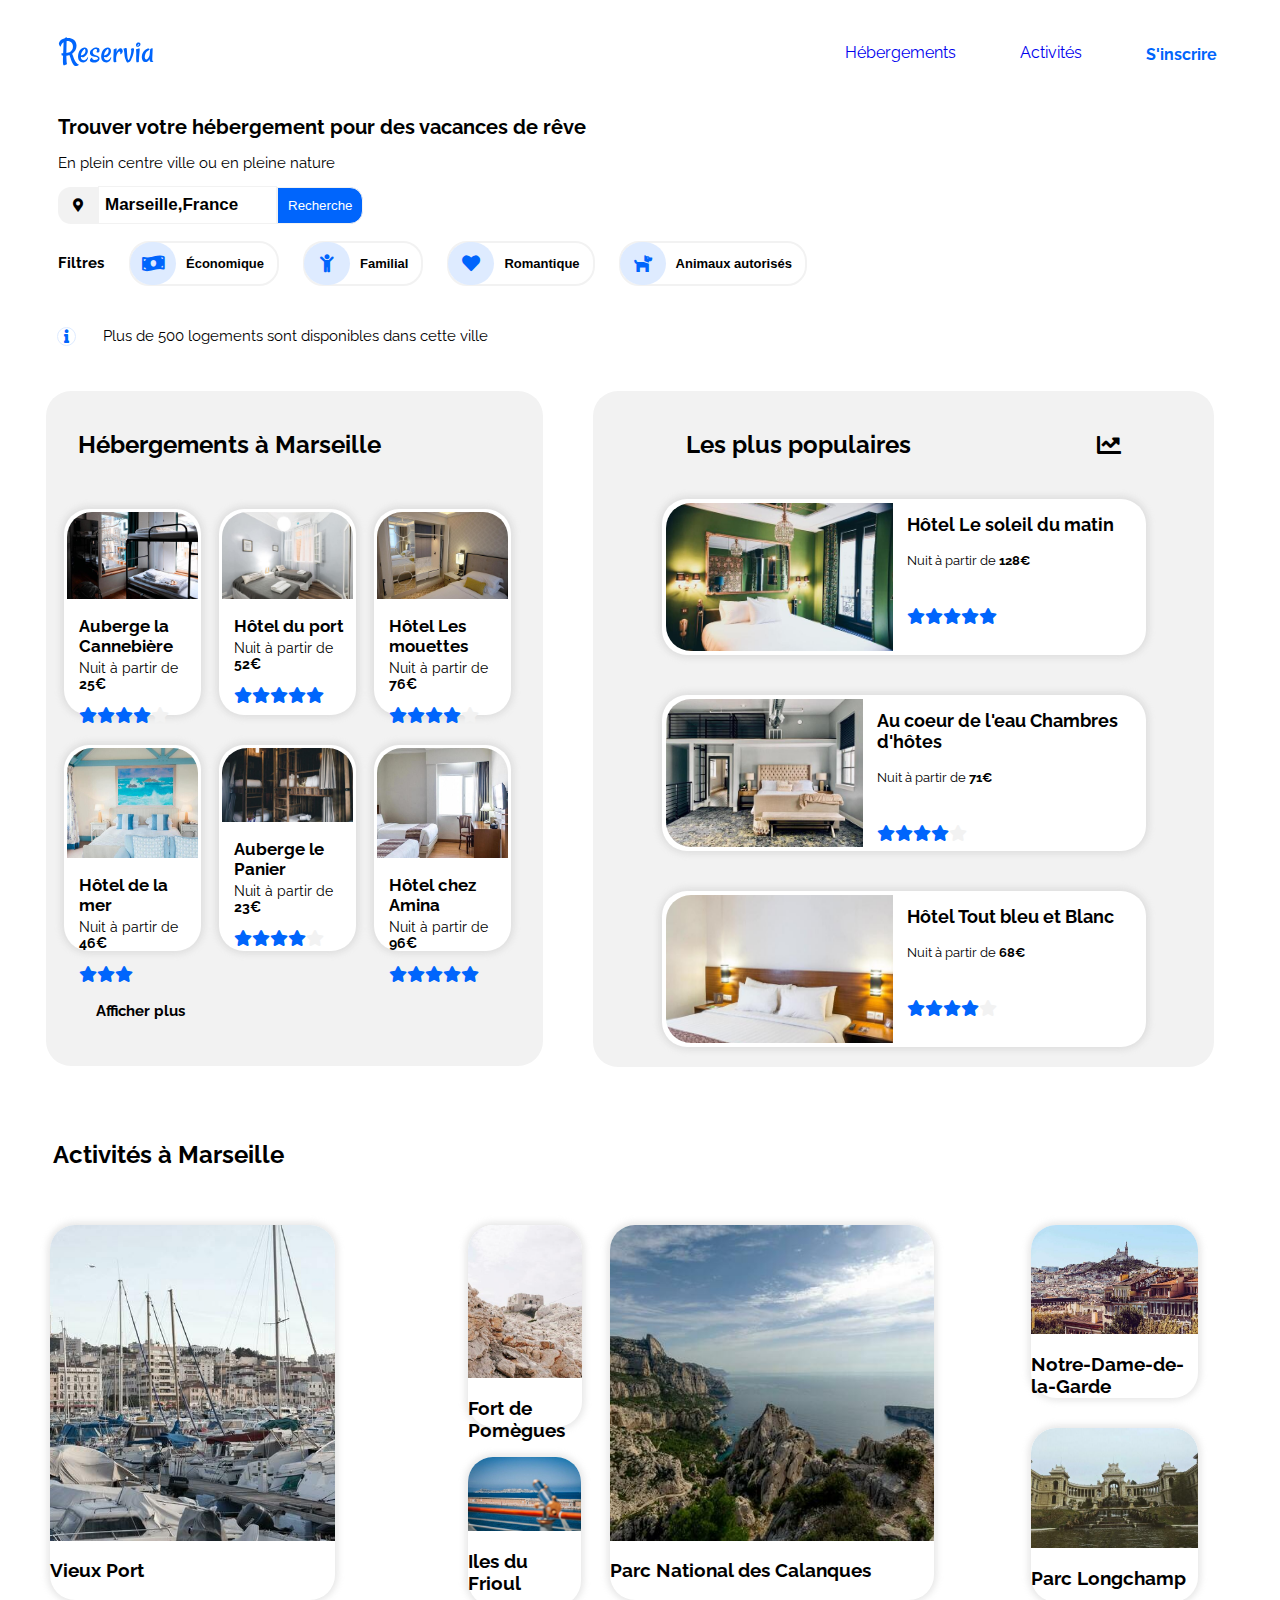
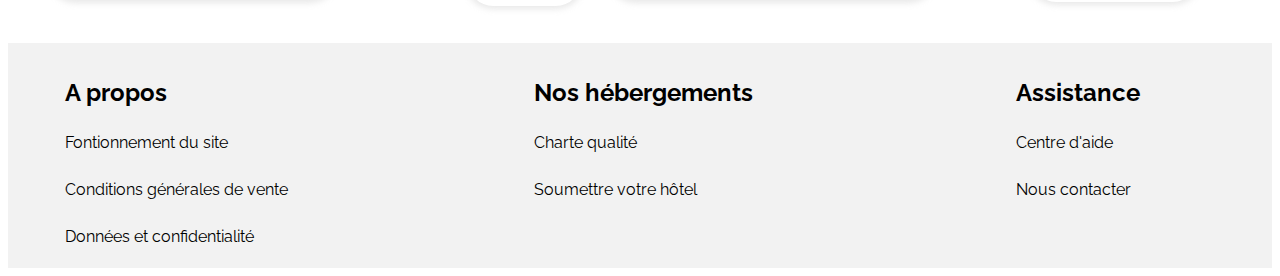
==== index.html @ 3075415b "modification nom du lien html" ====
<!DOCTYPE html>
<html>

<head>
    <meta charset="utf-8" />
    <link rel="stylesheet" href="style.css" />
    <link rel="stylesheet" href="mediaqueries.css" />
    <link href="fontawesome/css/all.css" rel="stylesheet">
    <link rel="preconnect" href="https://fonts.gstatic.com">
    <link href="https://fonts.googleapis.com/css2?family=Raleway:wght@400;700&display=swap" rel="stylesheet">
    <title>Reservia</title>
</head>

<body>
    <header>
        <div id="logo">
            <img src="images/logo/Reservia.svg" alt="Logo de Reservia">
        </div>
        <div class="bar">
            <nav>
                <li><a href="#Hebergements">Hébergements</a></li>
                <li><a href="#Activites">Activités</a></li>
            </nav>

            <a class="inscrire" href="#"><b>S'inscrire</b></a>
        </div>
    </header>

    <div class="main">
        <div>
            <h1>Trouver votre hébergement pour des vacances de rêve</h1>
            <p>En plein centre ville ou en pleine nature</p>

            <div id="Recherche">
                <button class="Localisation"><i class="fas fa-map-marker-alt"></i></button>
                <button class="lieu"><b>Marseille,France</b></button>
                <button class="Search">Recherche</button>
                <button class="Search2"><i class="fas fa-search search-icons"></i></button>
            </div>
        </div>
        <div class="container">
            <p><b>Filtres</b></p>
            <div class="container-filtre">
                <button class="Filtre" id="Economique">
                    <b>Économique </b>
                    <div class="Icon">
                        <i class="fas fa-money-bill-wave"></i>
                    </div>
                </button>

                <button class="Filtre" id="Familial">
                    <b>Familial</b>
                    <div class="Icon">
                        <i class="fas fa-child"></i>
                    </div>
                </button>

                <button class="Filtre" id="Romantique">
                    <b>Romantique</b>
                    <div class="Icon">
                        <i class="fas fa-heart"></i>
                    </div>
                </button>

                <button class="Filtre" id="Animaux">
                    <b>Animaux autorisés</b>
                    <div class="Icon">
                        <i class="fas fa-dog"></i>
                    </div>
                </button>
            </div>
        </div>
        <p>
            <button class="Info">
                <i class="fas fa-info"></i>
            </button>
            Plus de 500 logements sont disponibles dans cette ville
        </p>

        <div id="Hebergements">
            <!--Hébergements à Marseille -->
            <section>
                <div class="Marseille">
                    <div class="titre1">
                        <h2>Hébergements à Marseille</h2>
                    </div>
                    <div class="contain">
                        <a href="#" class="bloc">
                            <img src="images/hebergements/4_small/marcus-loke-WQJvWU_HZFo-unsplash.jpg"></img>
                            <div class="text">
                                <h3>Auberge la Cannebière</h3>
                                <p class="nuit">Nuit à partir de <b>25€</b></p>
                            </div>
                            <div class="star">
                                <i class="fas fa-star checked"></i><i class="fas fa-star checked"></i><i
                                    class="fas fa-star checked"></i><i class="fas fa-star checked"></i><i
                                    class="fas fa-star etoile"></i>
                            </div>
                        </a>

                        <a href="#" class="bloc">
                            <img src="images/hebergements/4_small/fred-kleber-gTbaxaVLvsg-unsplash.jpg"></img>
                            <div class="text">
                                <h3>Hôtel du port</h3>
                                <p class="nuit">Nuit à partir de <b>52€</b></p>
                            </div>
                            <div class="star">
                                <i class="fas fa-star checked"></i><i class="fas fa-star checked"></i><i
                                    class="fas fa-star checked"></i><i class="fas fa-star checked"></i><i
                                    class="fas fa-star checked"></i>
                            </div>
                        </a>

                        <a href="#" class="bloc">
                            <img src="images/hebergements/4_small/reisetopia-B8WIgxA_PFU-unsplash.jpg"></img>
                            <div class="text">
                                <h3>Hôtel Les mouettes</h3>
                                <p class="nuit">Nuit à partir de <b>76€</b></p>
                            </div>
                            <div class="star">
                                <i class="fas fa-star checked"></i><i class="fas fa-star checked"></i><i
                                    class="fas fa-star checked"></i><i class="fas fa-star checked"></i><i
                                    class="fas fa-star etoile"></i>
                            </div>
                        </a>

                        <a href="#" class="bloc">
                            <img src="images/hebergements/4_small/annie-spratt-Eg1qcIitAuA-unsplash.jpg"></img>
                            <div class="text">
                                <h3>Hôtel de la mer</h3>
                                <p class="nuit">Nuit à partir de <b>46€</b></p>
                            </div>
                            <div class="star">
                                <i class="fas fa-star checked"></i><i class="fas fa-star checked"></i><i
                                    class="fas fa-star checked"></i><i class="fas fa-star etoile"></i><i
                                    class="fas fa-star etoile"></i>
                            </div>
                        </a>

                        <a href="#" class="bloc">
                            <img src="images/hebergements/4_small/nicate-lee-kT-ZyaiwBe0-unsplash.jpg"></img>
                            <div class="text">
                                <h3>Auberge le Panier</h3>
                                <p class="nuit">Nuit à partir de <b>23€</b></p>
                            </div>
                            <div class="star">
                                <i class="fas fa-star checked"></i><i class="fas fa-star checked"></i><i
                                    class="fas fa-star checked"></i><i class="fas fa-star checked"></i><i
                                    class="fas fa-star etoile"></i>
                            </div>
                        </a>

                        <a href="#" class="bloc">
                            <img src="images/hebergements/4_small/febrian-zakaria-M6S1WvfW68A-unsplash.jpg"></img>
                            <div class="text">
                                <h3>Hôtel chez Amina</h3>
                                <p class="nuit">Nuit à partir de <b>96€</b></p>
                            </div>
                            <div class="star">
                                <i class="fas fa-star checked"></i><i class="fas fa-star checked"></i><i
                                    class="fas fa-star checked"></i><i class="fas fa-star checked"></i><i
                                    class="fas fa-star checked"></i>
                            </div>
                        </a>
                    </div>

                    <p class="afficher"><b>Afficher plus</b></p>
                </div>
            </section>

            <!--Les plus populaires -->
            <section>
                <div class="Populaires">
                    <div class="titre2">
                        <h2>Les plus populaires</h2>
                        <i class="fas fa-chart-line"></i>
                    </div>
                    <div class="contain2">
                        <a href="#" class="bloc2">
                            <img src="images/hebergements/4_small/emile-guillemot-Bj_rcSC5XfE-unsplash.jpg"></img>
                            <div class="pop_contain2">
                                <h3>Hôtel Le soleil du matin</h3>
                                <p class="nuit">Nuit à partir de <b>128€</b></p>
                                <div class="star2">
                                    <i class="fas fa-star checked"></i><i class="fas fa-star checked"></i><i
                                        class="fas fa-star checked"></i><i class="fas fa-star checked"></i><i
                                        class="fas fa-star checked"></i>
                                </div>
                            </div>
                        </a>
                        <a href="#" class="bloc2">
                            <img src="images/hebergements/4_small/aw-creative-VGs8z60yT2c-unsplash.jpg"></img>
                            <div class="pop_contain2">
                                <h3>Au coeur de l'eau Chambres d'hôtes</h3>
                                <p class="nuit">Nuit à partir de <b>71€</b></p>
                                <div class="star2">
                                    <i class="fas fa-star checked"></i><i class="fas fa-star checked"></i><i
                                        class="fas fa-star checked"></i><i class="fas fa-star checked"></i><i
                                        class="fas fa-star etoile"></i>
                                </div>
                            </div>
                        </a>
                        <a href="#" class="bloc2">
                            <img src="images/hebergements/4_small/febrian-zakaria-sjvU0THccQA-unsplash.jpg"></img>
                            <div class="pop_contain2">
                                <h3>Hôtel Tout bleu et Blanc</h3>
                                <p class="nuit">Nuit à partir de <b>68€</b></p>
                                <div class="star2">
                                    <i class="fas fa-star checked"></i><i class="fas fa-star checked"></i><i
                                        class="fas fa-star checked"></i><i class="fas fa-star checked"></i><i
                                        class="fas fa-star etoile"></i>
                                </div>
                            </div>
                        </a>
                    </div>
                </div>
            </section>
        </div>

        <!--Activités à Marseille -->
        <section>
            <div class="Activites">
                <div class="titre3">
                    <h2>Activités à Marseille</h2>
                </div>
                <div class="contain3">
                    <div class="Activite1">
                        <a href="#" id="bloc3_1">
                            <img src=" images/activites/4_small/reno-laithienne-QUgJhdY5Fyk-unsplash.jpg"></img>
                            <h3>Vieux Port</h3>
                        </a>
                    </div>

                    <div class="Activite2">
                        <a href="#" id="bloc3_2">
                            <img src="images/activites/4_small/paul-hermann-QFTrLdQIRhI-unsplash.jpg"></img>
                            <h3>Fort de Pomègues</h3>
                        </a>

                        <a href="#" id="bloc3_3">
                            <img src="images/activites/4_small/kevin-hikari-rV_Qd1l-VXg-unsplash.jpg"></img>
                            <h3>Iles du Frioul</h3>
                        </a>
                    </div>

                    <div class="Activite1">
                        <a href="#" id="bloc3_4">
                            <img src="images/activites/4_small/kilyan-sockalingum-NR8-cBCN3aI-unsplash.jpg"></img>
                            <h3>Parc National des Calanques</h3>
                        </a>
                    </div>

                    <div class="Activite2">
                        <a href="#" id="bloc3_5">
                            <img src="images/activites/4_small/florian-wehde-xW9e8gdotxI-unsplash.jpg"></img>
                            <h3>Notre-Dame-de-la-Garde</h3>
                        </a>

                        <a href="#" id="bloc3_6">
                            <img src="images/activites/4_small/lena-paulin-wH2-EJoDcV0-unsplash.jpg"></img>
                            <h3>Parc Longchamp</h3>
                        </a>
                    </div>
                </div>
            </div>
        </section>
    </div>
    <footer>
        <div class="footer">
            <div class="A_propos">
                <h2>A propos</h2>
                <p><a href="#">Fontionnement du site</a></p>
                <p><a href="#">Conditions générales de vente</a></p>
                <p><a href="#">Données et confidentialité</a></p>
            </div>

            <div class="Nos_hebergements">
                <h2>Nos hébergements</h2>
                <p><a href="#">Charte qualité</a></p>
                <p><a href="#">Soumettre votre hôtel</a></p>
            </div>

            <div class="Assistance">
                <h2>Assistance</h2>
                <p><a href="#">Centre d'aide</a></p>
                <p><a href="#">Nous contacter</a></p>
            </div>
        </div>
    </footer>
    </div>
</body>

</html>
---- style.css ----
html {
    font-family: 'Raleway', sans-serif;
}

header {
    display: flex;
    justify-content: space-between;
}

#logo {
    width: 94px;
    margin: 21px 14px 22px 50px;
    height: auto;
}

a:link {
    text-decoration: none;
}

.bar {
    display: flex;
}

nav {
    display: flex;
    align-items: center;
}

nav li {
    display: flex;
    align-items: center;
    justify-content: space-around;
    list-style: none;
    margin: 0px 14px 40px 50px;
}
nav a{
    padding-top: 35px;
}

/*visited link */

nav a:visited {
    color: black;
}

/*mouse over link */

nav a:hover {
    border-top: 1px solid #0065fc;
    color: #0065fc;
}

.inscrire {
    display: flex;
    align-items: center;
    color: #0065fc;
    margin: 21px 55px 22px 50px;
}

.main h1 {
    font-size: 20px;
    margin-left: 50px;
}

.main p {
    font-size: 15px;
    margin-left: 50px
}

#Recherche {
    font-size: 14px;
    margin-left: 50px
}

.Localisation {
    background-color: #f2f2f2;
    border: none;
    color: black;
    padding: 11px 15px;
    display: inline-block;
    border-top-left-radius: 13px;
    border-bottom-left-radius: 13px;
}

.lieu {
    background-color: white;
    position: relative;
    width: 179px;
    height: 38px;
    display: inline-block;
    margin: -4px;
    border: 1.5px solid #f2f2f2;
    font-size: 17px;
    padding-right: 57px;
}

.Search {
    background-color: #0065fc;
    color: white;
    padding: 10px 10px;
    display: inline-block;
    border: 1.5px solid #f2f2f2;
    border-top-right-radius: 13px;
    border-bottom-right-radius: 13px;
}

.Search2 {
    display: none;
}

.container {
    display: flex;
    align-items: center;
    justify-content: flex-start;
    flex-wrap: wrap;
    margin-top: 15px;
}

.container p {
    margin-right: 25px;
}

.Filtre {
    background-color: white;
    color: black;
    padding: 13px 13px;
    text-decoration: black;
    display: inline-block;
    padding-left: 55px;
    border: 2px solid #f2f2f2;
    border-radius: 20px;
    position: relative;
    margin-right: 20px;
    font-size: 13px;
}

.Icon {
    background-color: #deebff;
    color: #0065fc;
    display: flex;
    justify-content: center;
    align-items: center;
    border-radius: 35px;
    position: absolute;
    left: -1px;
    top: -1px;
    height: 43px;
    width: 46px;
    font-size: 18px;
}

.Info {
    background-color: white;
    color: #0065fc;
    display: inline-block;
    margin: 25px 23px 30px -1px;
    border-radius: 10px;
    border: 1px solid #deebff;
}

#Hebergements {
    display: flex;
}

.Marseille {
    background-color: #f2f2f2;
    margin: 0 0 23px 38px;
    border-radius: 25px;
}

.titre1 {
    display: flex;
    padding: 19px 0 0 32px;
}

.contain {
    display: flex;
    flex-wrap: wrap;
    justify-content: space-evenly;
    margin-right: 14px;
}

.bloc {
    border-radius: 25px;
    margin-top: 30px;
    box-shadow: 0 0 6px 3px #b1b1b14b;
    background-color: white;
    padding: 3px;
    display: flex;
    flex-direction: column;
    width: 27%;
    height: 200px;
}

.bloc img {
    height: 55%;
    width: 100%;
    margin-right: 11px;
    object-fit: cover;
    border-top-left-radius: 25px;
    border-top-right-radius: 25px;
    background-color: #fff;
}

.text {
    display: flex;
    flex-direction: column;
    margin-left: 12px;
}

.text h3 {
    font-size: 17px;
}

.text p {
    font-size: 14px;
    margin-top: -13px;
    margin-left: 0px;
}

.star {
    margin-bottom: 10px;
    margin-left: 12px;
    font-size: 16px;
}

h3 {
    color: black;
}

.nuit {
    color: black;
}

.checked {
    color: #0065fc;
}

.etoile {
    color: #f2f2f2;
}

.afficher {
    margin-top: 75px;
    padding-bottom: 22px;
    position: relative;
    bottom: 24px;
}

.Populaires {
    background-color: #f2f2f2;
    border-radius: 25px;
    margin: 0px 58px 0 50px;
}

.titre2 {
    display: flex;
    align-items: center;
    justify-content: space-around;
    padding-top: 19px;
}

.titre2 i {
    font-size: 24px;
}

.contain2 {
    display: flex;
    flex-direction: column;
    justify-content: center;
    flex-flow: wrap;
}

.bloc2 {
    border-radius: 25px;
    box-shadow: 0 0 6px 3px #b1b1b14b;
    background-color: #fff;
    display: flex;
    width: 78%;
    height: 156px;
    margin: 20px;
}

.bloc2 img {
    width: 47%;
    height: 95%;
    object-fit: cover;
    border-top-left-radius: 25px;
    border-bottom-left-radius: 25px;
    margin: 4px;
}

.pop_contain2 {
    display: column;
    margin: 10px
}

.pop_contain2 h3 {
    font-size: 18px;
    margin-top: 5px;
}

.pop_contain2 p {
    font-size: 13px;
    margin: 5px 0 40px 0;
}

.star2 {
    display: flex;
}

.titre3 {
    margin: 4vw 2.2vw 2vw 3.5vw;
}

.contain3 {
    display: flex;
    justify-content: space-between;
    margin: 0 3.3vw 3.5vw;
    height: 31.5vw;
}

#bloc3_1 {
    border-radius: 25px;
    margin-top: 30px;
    box-shadow: 0 0 6px 3px #b1b1b14b;
    background-color: white;
    display: flex;
    flex-direction: column;
    width: 68%;
    height: 93%;
}

#bloc3_1 img {
    height: 85%;
    width: 100%;
    margin-right: 11px;
    object-fit: cover;
    border-top-left-radius: 25px;
    border-top-right-radius: 25px;
    background-color: #fff;
}

#bloc3_2 {
    border-radius: 25px;
    margin-top: 30px;
    box-shadow: 0 0 6px 3px #b1b1b14b;
    background-color: white;
    display: flex;
    flex-direction: column;
    width: 80%;
    height: 50%;
}

#bloc3_2 img {
    height: 76%;
    width: 100%;
    margin-right: 11px;
    object-fit: cover;
    border-top-left-radius: 25px;
    border-top-right-radius: 25px;
    background-color: #fff;
}

#bloc3_3 {
    border-radius: 25px;
    margin-top: 30px;
    box-shadow: 0 0 6px 3px #b1b1b14b;
    background-color: white;
    display: flex;
    flex-direction: column;
    width: 79%;
    height: 37%;
}

#bloc3_3 img {
    height: 68%;
    width: 100%;
    margin-right: 11px;
    object-fit: cover;
    border-top-left-radius: 25px;
    border-top-right-radius: 25px;
    background-color: #fff;
}

#bloc3_4 {
    border-radius: 25px;
    margin-top: 30px;
    box-shadow: 0 0 6px 3px #b1b1b14b;
    background-color: white;
    display: flex;
    flex-direction: column;
    width: 77%;
    height: 93%;
}

#bloc3_4 img {
    height: 85%;
    width: 100%;
    margin-right: 11px;
    object-fit: cover;
    border-top-left-radius: 25px;
    border-top-right-radius: 25px;
    background-color: #fff;
}

#bloc3_5 {
    border-radius: 25px;
    margin-top: 30px;
    box-shadow: 0 0 6px 3px #b1b1b14b;
    background-color: white;
    display: flex;
    flex-direction: column;
    width: 84%;
    height: 43%;
}

#bloc3_5 img {
    height: 67%;
    width: 100%;
    margin-right: 11px;
    object-fit: cover;
    border-top-left-radius: 25px;
    border-top-right-radius: 25px;
    background-color: #fff;
}

#bloc3_6 {
    border-radius: 25px;
    margin-top: 30px;
    box-shadow: 0 0 6px 3px #b1b1b14b;
    background-color: white;
    display: flex;
    flex-direction: column;
    width: 84%;
    height: 43%;
}

#bloc3_6 img {
    height: 69%;
    width: 100%;
    margin-right: 11px;
    object-fit: cover;
    border-top-left-radius: 25px;
    border-top-right-radius: 25px;
    background-color: #fff;
}

.footer {
    background-color: #f2f2f2;
    display: flex;
    justify-content: space-around;
}

.footer p {
    padding-top: 6px;
    padding-bottom: 6px;
}

.footer a {
    color: black;
}

.footer h2 {
    padding-top: 15px;
}

.A_propos {
    margin-left: -75px;
}

.Nos_hebergements {
    margin-left: -17px;
}

.Assitance {
    margin-right: 142px;
}
---- mediaqueries.css ----
@media screen (max-width: 667px) {
    body{
        margin: 0;
    }
    #logo {
        margin: 0;
    }
    .bar {
        flex-direction: column-reverse;
        width: 100%;
    }
    nav {
        width: 83%;
    }
    nav li {
        display: inline-flex;
        justify-content: space-around;
        margin: 0;
        padding-bottom: 10px;
        border-bottom: 2px #f2f2f2 solid;
        position: relative;
        width: 86%;
        right: 36%;
    }
    nav li:hover {
        border-bottom: 2px solid;
        padding-bottom: 10px;
        color: #0065fc;
    }
    nav li a {
        padding: 0;
        margin: 27px 47px 0 20px;
    }
    nav li a:hover {
        border-top: none;
    }
    .inscrire {
        align-self: flex-end;
        font-size: large;
    }
    .main h1 {
        font-size: 21px;
    }
    .container {
        display: inline-block;
        margin-top: 15px;
    }
    .Search{
        display: none;
    }
    .container-filtre {
        margin-left: -1%;
    }
    .Filtre {
        margin-top: 18px;
        margin-left: 8%;
    }
    .Info {
        margin: 9px 12px 3px 0;
        font-size: initial;
    }
    #Hebergements {
        display: flex;
        flex-direction: column-reverse;
        align-items: normal;
    }
    .Populaires {
        margin: auto;
        border-radius: initial;
    }
    .contain2 {
        margin: auto;
    }
    .bloc2 {
        margin: 10px;
        width: auto;
    }
    .bloc2 img {
        width: 40%;
    }
    .Marseille {
        background-color: #fff;
        margin: 0 9px;
    }
    .contain {
        flex-direction: column;
        margin: auto;
    }
    .bloc {
        flex-direction: column;
        width: auto;
    }
    .Activites {
        margin-bottom: 10px;
    }
    .contain3 {
        display: flex;
        flex-direction: column;
        align-items: center;
    }
    #bloc3_1 {
        border-radius: 25px;
        margin-top: 30px;
        box-shadow: 0 0 6px 3px #b1b1b14b;
        background-color: white;
        display: flex;
        flex-direction: column;
        width: 68%;
        height: 93%;
    }
    #bloc3_1 img {
        height: 85%;
        width: 100%;
        margin-right: 11px;
        object-fit: cover;
        border-top-left-radius: 25px;
        border-top-right-radius: 25px;
        background-color: #fff;
    }
    #bloc3_2 {
        border-radius: 25px;
        margin-top: 30px;
        box-shadow: 0 0 6px 3px #b1b1b14b;
        background-color: white;
        display: flex;
        flex-direction: column;
        width: 80%;
        height: 50%;
    }
    #bloc3_2 img {
        height: 76%;
        width: 100%;
        margin-right: 11px;
        object-fit: cover;
        border-top-left-radius: 25px;
        border-top-right-radius: 25px;
        background-color: #fff;
    }
    #bloc3_3 {
        border-radius: 25px;
        margin-top: 30px;
        box-shadow: 0 0 6px 3px #b1b1b14b;
        background-color: white;
        display: flex;
        flex-direction: column;
        width: 79%;
        height: 37%;
    }
    #bloc3_3 img {
        height: 68%;
        width: 100%;
        margin-right: 11px;
        object-fit: cover;
        border-top-left-radius: 25px;
        border-top-right-radius: 25px;
        background-color: #fff;
    }
    #bloc3_4 {
        border-radius: 25px;
        margin-top: 30px;
        box-shadow: 0 0 6px 3px #b1b1b14b;
        background-color: white;
        display: flex;
        flex-direction: column;
        width: 77%;
        height: 93%;
    }
    #bloc3_4 img {
        height: 85%;
        width: 100%;
        margin-right: 11px;
        object-fit: cover;
        border-top-left-radius: 25px;
        border-top-right-radius: 25px;
        background-color: #fff;
    }
    #bloc3_5 {
        border-radius: 25px;
        margin-top: 30px;
        box-shadow: 0 0 6px 3px #b1b1b14b;
        background-color: white;
        display: flex;
        flex-direction: column;
        width: 84%;
        height: 43%;
    }
    #bloc3_5 img {
        height: 67%;
        width: 100%;
        margin-right: 11px;
        object-fit: cover;
        border-top-left-radius: 25px;
        border-top-right-radius: 25px;
        background-color: #fff;
    }
    #bloc3_6 {
        border-radius: 25px;
        margin-top: 30px;
        box-shadow: 0 0 6px 3px #b1b1b14b;
        background-color: white;
        display: flex;
        flex-direction: column;
        width: 84%;
        height: 43%;
    }
    #bloc3_6 img {
        height: 69%;
        width: 100%;
        margin-right: 11px;
        object-fit: cover;
        border-top-left-radius: 25px;
        border-top-right-radius: 25px;
        background-color: #fff;
    }
    .footer {
        background-color: #f2f2f2;
        flex-direction: column;
    }
    .A_propos {
        margin-left: 49px;
    }
    .Nos_hebergements {
        margin-left: 49px;
    }
    .Assistance {
        margin-left: 49px;
    }
}
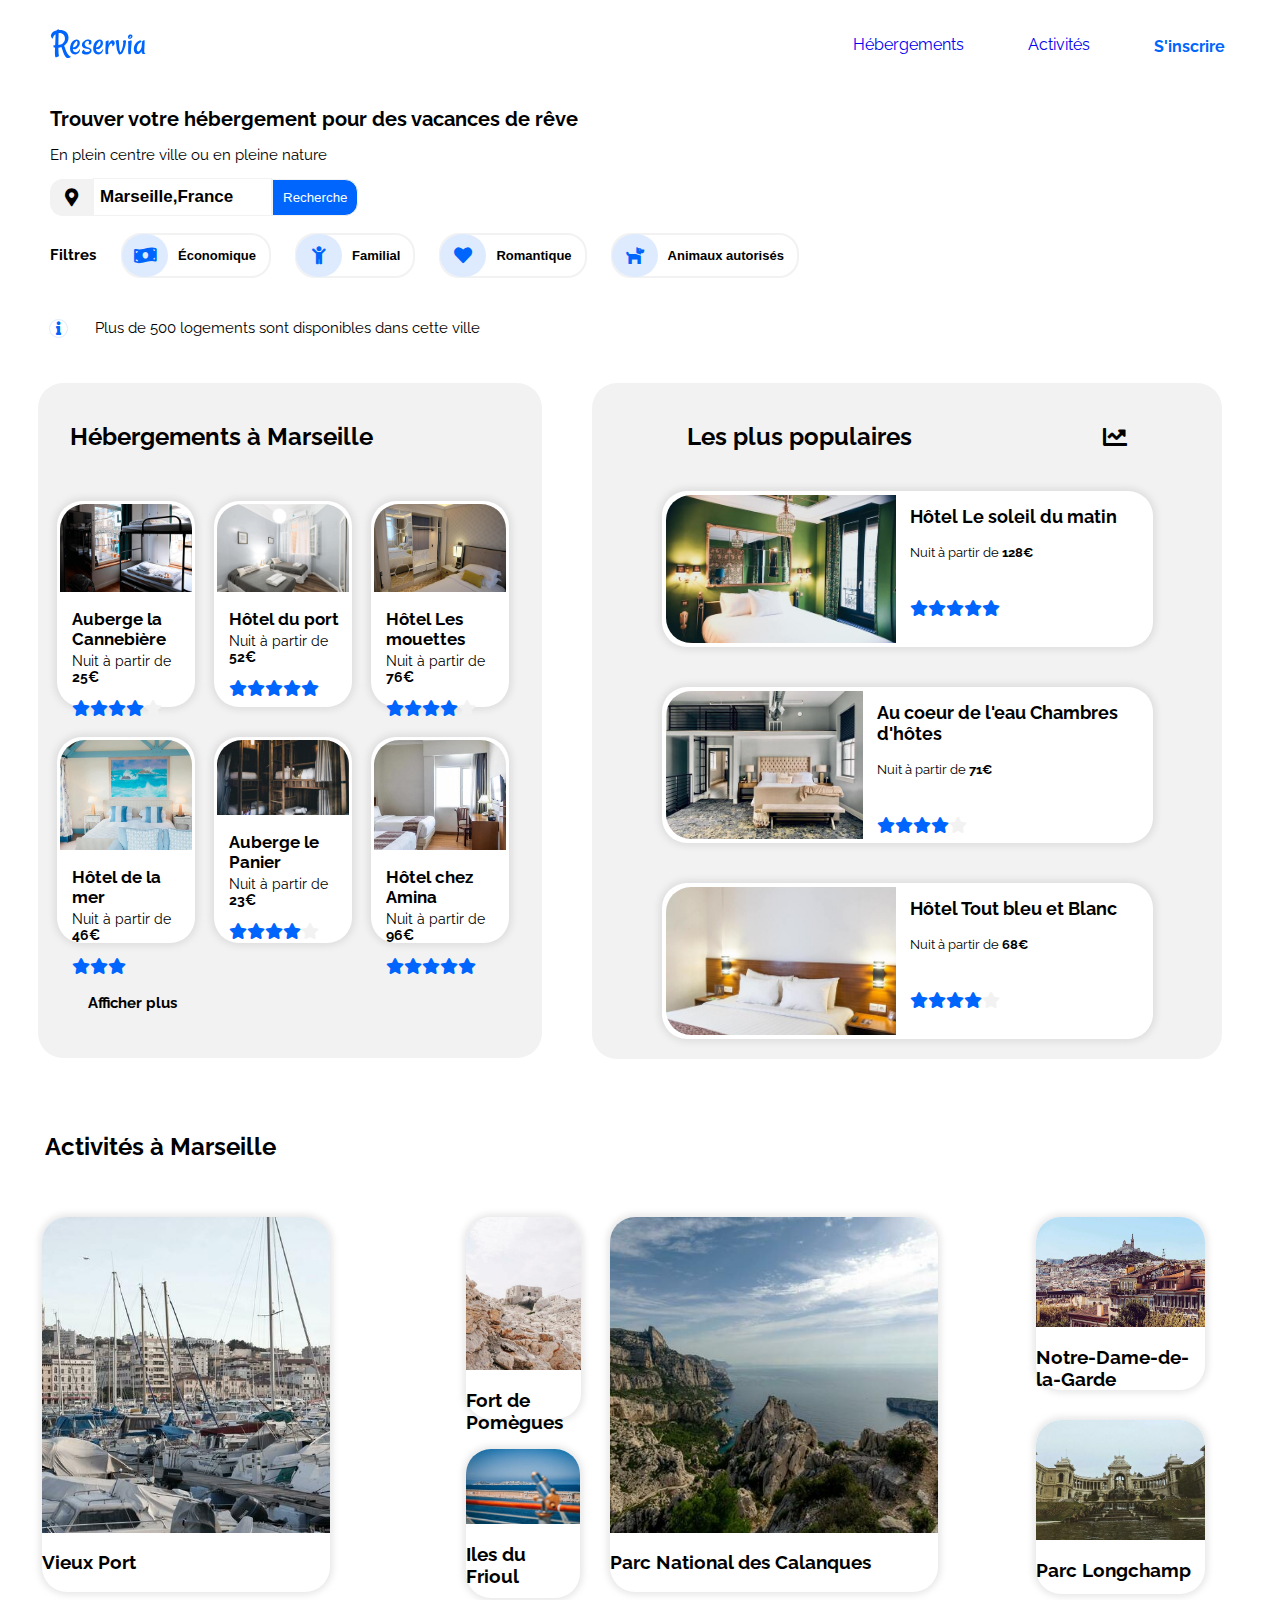
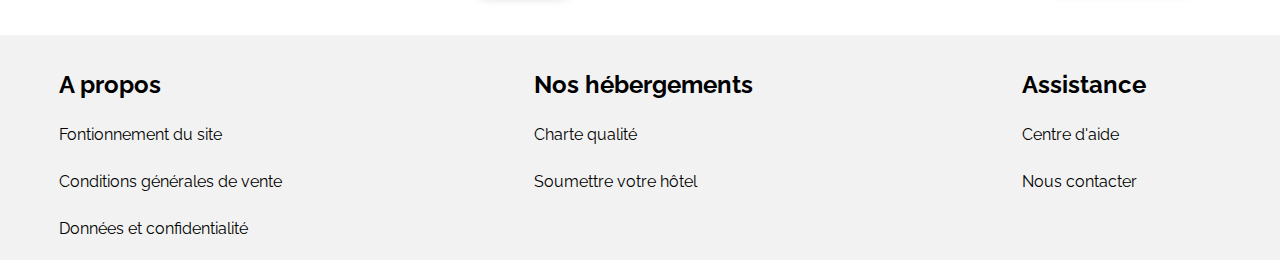
==== commit ac7f2229: "Ajout meta viewport et finalisation version iphone8" ====
--- a/index.html
+++ b/index.html
@@ -1,8 +1,9 @@
 <!DOCTYPE html>
-<html>
+<html lang="fr">
 
 <head>
     <meta charset="utf-8" />
+    <meta name="viewport" content="width=device-width, initial-scale=1.0" />
     <link rel="stylesheet" href="style.css" />
     <link rel="stylesheet" href="mediaqueries.css" />
     <link href="fontawesome/css/all.css" rel="stylesheet">
@@ -18,8 +19,10 @@
         </div>
         <div class="bar">
             <nav>
-                <li><a href="#Hebergements">Hébergements</a></li>
-                <li><a href="#Activites">Activités</a></li>
+                <ul>
+                    <li><a href="#Hebergements">Hébergements</a></li>
+                    <li><a href="#Activites">Activités</a></li>
+                </ul>
             </nav>
 
             <a class="inscrire" href="#"><b>S'inscrire</b></a>
@@ -32,10 +35,10 @@
             <p>En plein centre ville ou en pleine nature</p>
 
             <div id="Recherche">
-                <button class="Localisation"><i class="fas fa-map-marker-alt"></i></button>
+                <button class="Localisation"><i class="fas fa-map-marker-alt fa-lg"></i></button>
                 <button class="lieu"><b>Marseille,France</b></button>
                 <button class="Search">Recherche</button>
-                <button class="Search2"><i class="fas fa-search search-icons"></i></button>
+                <button class="Search2"><i class="fas fa-search search-icons fa-lg"></i></button>
             </div>
         </div>
         <div class="container">
@@ -86,7 +89,8 @@
                     </div>
                     <div class="contain">
                         <a href="#" class="bloc">
-                            <img src="images/hebergements/4_small/marcus-loke-WQJvWU_HZFo-unsplash.jpg"></img>
+                            <img src="images/hebergements/4_small/marcus-loke-WQJvWU_HZFo-unsplash.jpg"
+                                alt="Cannebière">
                             <div class="text">
                                 <h3>Auberge la Cannebière</h3>
                                 <p class="nuit">Nuit à partir de <b>25€</b></p>
@@ -99,7 +103,8 @@
                         </a>
 
                         <a href="#" class="bloc">
-                            <img src="images/hebergements/4_small/fred-kleber-gTbaxaVLvsg-unsplash.jpg"></img>
+                            <img src="images/hebergements/4_small/fred-kleber-gTbaxaVLvsg-unsplash.jpg"
+                                alt="Hôtel du port">
                             <div class="text">
                                 <h3>Hôtel du port</h3>
                                 <p class="nuit">Nuit à partir de <b>52€</b></p>
@@ -112,7 +117,7 @@
                         </a>
 
                         <a href="#" class="bloc">
-                            <img src="images/hebergements/4_small/reisetopia-B8WIgxA_PFU-unsplash.jpg"></img>
+                            <img src="images/hebergements/4_small/reisetopia-B8WIgxA_PFU-unsplash.jpg" alt="Mouettes">
                             <div class="text">
                                 <h3>Hôtel Les mouettes</h3>
                                 <p class="nuit">Nuit à partir de <b>76€</b></p>
@@ -125,7 +130,7 @@
                         </a>
 
                         <a href="#" class="bloc">
-                            <img src="images/hebergements/4_small/annie-spratt-Eg1qcIitAuA-unsplash.jpg"></img>
+                            <img src="images/hebergements/4_small/annie-spratt-Eg1qcIitAuA-unsplash.jpg" alt="Mer">
                             <div class="text">
                                 <h3>Hôtel de la mer</h3>
                                 <p class="nuit">Nuit à partir de <b>46€</b></p>
@@ -138,7 +143,7 @@
                         </a>
 
                         <a href="#" class="bloc">
-                            <img src="images/hebergements/4_small/nicate-lee-kT-ZyaiwBe0-unsplash.jpg"></img>
+                            <img src="images/hebergements/4_small/nicate-lee-kT-ZyaiwBe0-unsplash.jpg" alt="Panier">
                             <div class="text">
                                 <h3>Auberge le Panier</h3>
                                 <p class="nuit">Nuit à partir de <b>23€</b></p>
@@ -151,7 +156,7 @@
                         </a>
 
                         <a href="#" class="bloc">
-                            <img src="images/hebergements/4_small/febrian-zakaria-M6S1WvfW68A-unsplash.jpg"></img>
+                            <img src="images/hebergements/4_small/febrian-zakaria-M6S1WvfW68A-unsplash.jpg" alt="Amina">
                             <div class="text">
                                 <h3>Hôtel chez Amina</h3>
                                 <p class="nuit">Nuit à partir de <b>96€</b></p>
@@ -177,7 +182,8 @@
                     </div>
                     <div class="contain2">
                         <a href="#" class="bloc2">
-                            <img src="images/hebergements/4_small/emile-guillemot-Bj_rcSC5XfE-unsplash.jpg"></img>
+                            <img src="images/hebergements/4_small/emile-guillemot-Bj_rcSC5XfE-unsplash.jpg"
+                                alt="Le soleil">
                             <div class="pop_contain2">
                                 <h3>Hôtel Le soleil du matin</h3>
                                 <p class="nuit">Nuit à partir de <b>128€</b></p>
@@ -189,7 +195,8 @@
                             </div>
                         </a>
                         <a href="#" class="bloc2">
-                            <img src="images/hebergements/4_small/aw-creative-VGs8z60yT2c-unsplash.jpg"></img>
+                            <img src="images/hebergements/4_small/aw-creative-VGs8z60yT2c-unsplash.jpg"
+                                alt="Au coeur de l'eau">
                             <div class="pop_contain2">
                                 <h3>Au coeur de l'eau Chambres d'hôtes</h3>
                                 <p class="nuit">Nuit à partir de <b>71€</b></p>
@@ -201,7 +208,8 @@
                             </div>
                         </a>
                         <a href="#" class="bloc2">
-                            <img src="images/hebergements/4_small/febrian-zakaria-sjvU0THccQA-unsplash.jpg"></img>
+                            <img src="images/hebergements/4_small/febrian-zakaria-sjvU0THccQA-unsplash.jpg"
+                                alt="Tout bleu">
                             <div class="pop_contain2">
                                 <h3>Hôtel Tout bleu et Blanc</h3>
                                 <p class="nuit">Nuit à partir de <b>68€</b></p>
@@ -226,38 +234,40 @@
                 <div class="contain3">
                     <div class="Activite1">
                         <a href="#" id="bloc3_1">
-                            <img src=" images/activites/4_small/reno-laithienne-QUgJhdY5Fyk-unsplash.jpg"></img>
+                            <img src=" images/activites/4_small/reno-laithienne-QUgJhdY5Fyk-unsplash.jpg"
+                                alt="Vieux Port">
                             <h3>Vieux Port</h3>
                         </a>
                     </div>
 
                     <div class="Activite2">
                         <a href="#" id="bloc3_2">
-                            <img src="images/activites/4_small/paul-hermann-QFTrLdQIRhI-unsplash.jpg"></img>
+                            <img src="images/activites/4_small/paul-hermann-QFTrLdQIRhI-unsplash.jpg" alt="Pomègues">
                             <h3>Fort de Pomègues</h3>
                         </a>
 
                         <a href="#" id="bloc3_3">
-                            <img src="images/activites/4_small/kevin-hikari-rV_Qd1l-VXg-unsplash.jpg"></img>
+                            <img src="images/activites/4_small/kevin-hikari-rV_Qd1l-VXg-unsplash.jpg" alt="Frioul">
                             <h3>Iles du Frioul</h3>
                         </a>
                     </div>
 
                     <div class="Activite1">
                         <a href="#" id="bloc3_4">
-                            <img src="images/activites/4_small/kilyan-sockalingum-NR8-cBCN3aI-unsplash.jpg"></img>
+                            <img src="images/activites/4_small/kilyan-sockalingum-NR8-cBCN3aI-unsplash.jpg"
+                                alt="Calanques">
                             <h3>Parc National des Calanques</h3>
                         </a>
                     </div>
 
                     <div class="Activite2">
                         <a href="#" id="bloc3_5">
-                            <img src="images/activites/4_small/florian-wehde-xW9e8gdotxI-unsplash.jpg"></img>
+                            <img src="images/activites/4_small/florian-wehde-xW9e8gdotxI-unsplash.jpg" alt="Notre-Dame">
                             <h3>Notre-Dame-de-la-Garde</h3>
                         </a>
 
                         <a href="#" id="bloc3_6">
-                            <img src="images/activites/4_small/lena-paulin-wH2-EJoDcV0-unsplash.jpg"></img>
+                            <img src="images/activites/4_small/lena-paulin-wH2-EJoDcV0-unsplash.jpg" alt="Longchamp">
                             <h3>Parc Longchamp</h3>
                         </a>
                     </div>
@@ -287,7 +297,6 @@
             </div>
         </div>
     </footer>
-    </div>
 </body>
 
 </html>--- a/style.css
+++ b/style.css
@@ -1,5 +1,11 @@
+/*Desktop*/
+
 html {
     font-family: 'Raleway', sans-serif;
+}
+
+body {
+    margin: 0;
 }
 
 header {
@@ -26,6 +32,10 @@
     align-items: center;
 }
 
+nav ul{
+    display: contents;
+}
+
 nav li {
     display: flex;
     align-items: center;
@@ -33,7 +43,8 @@
     list-style: none;
     margin: 0px 14px 40px 50px;
 }
-nav a{
+
+nav a {
     padding-top: 35px;
 }
 
--- a/mediaqueries.css
+++ b/mediaqueries.css
@@ -1,26 +1,21 @@
-@media screen (max-width: 667px) {
-    body{
-        margin: 0;
-    }
+/*Iphone*/
+
+@media screen and (max-device-width: 667px) {
     #logo {
-        margin: 0;
+        width: auto;
+        margin: 21px 0 22px 25px;
     }
     .bar {
         flex-direction: column-reverse;
-        width: 100%;
     }
     nav {
-        width: 83%;
+        position: relative;
+        right: 5em;
     }
     nav li {
-        display: inline-flex;
-        justify-content: space-around;
         margin: 0;
         padding-bottom: 10px;
         border-bottom: 2px #f2f2f2 solid;
-        position: relative;
-        width: 86%;
-        right: 36%;
     }
     nav li:hover {
         border-bottom: 2px solid;
@@ -36,17 +31,44 @@
     }
     .inscrire {
         align-self: flex-end;
-        font-size: large;
+        font-size: medium;
+        margin: 35px 72px 15px 36px;
     }
     .main h1 {
-        font-size: 21px;
+        margin-left: 25px;
+        font-size: x-large;
+    }
+    .main p {
+        margin-left: 25px;
+    }
+    #Recherche {
+        font-size: xx-large;
+        margin-left: 25px;
+        margin-top: 25px;
     }
     .container {
         display: inline-block;
         margin-top: 15px;
     }
-    .Search{
+    .Search {
         display: none;
+    }
+    .Search2 {
+        background-color: #0065fc;
+        color: white;
+        padding: 20px;
+        display: inline-block;
+        border: 1.5px solid #f2f2f2;
+        border-radius: 17px;
+    }
+    .Localisation {
+        padding: 20px 20px;
+    }
+    .lieu {
+        height: 56px;
+        margin: -7px;
+        padding-right: 25px;
+        font-size: 17px;
     }
     .container-filtre {
         margin-left: -1%;
@@ -68,149 +90,111 @@
         margin: auto;
         border-radius: initial;
     }
+    .titre2 h2 {
+        margin-right: 25px;
+    }
     .contain2 {
-        margin: auto;
+        margin-left: 15px;
+        margin-right: 15px;
     }
     .bloc2 {
-        margin: 10px;
-        width: auto;
+        width: 100%;
+        height: 12em;
+        margin: 20px auto;
     }
     .bloc2 img {
-        width: 40%;
+        width: 9em;
+        height: 11em;
+        margin: 8px;
+    }
+    .pop_contain2 p {
+        font-size: 13px;
+        margin: -3px 0 66px 0;
     }
     .Marseille {
         background-color: #fff;
         margin: 0 9px;
     }
+    .titre1 {
+        padding: 15px 0 0 7px;
+    }
     .contain {
         flex-direction: column;
-        margin: auto;
+        margin-left: 15px;
+        margin-right: 15px;
     }
     .bloc {
-        flex-direction: column;
-        width: auto;
+        width: auto;
+        height: 14em;
+    }
+    .bloc img {
+        height: 7em;
+    }
+    .text p {
+        margin-left: 0;
+        margin-top: 0;
+    }
+    .afficher {
+        margin-top: 57px;
+        padding-bottom: 0;
     }
     .Activites {
-        margin-bottom: 10px;
+        margin-bottom: 50px;
+    }
+    .titre3 {
+        margin-top: -9px -20px 0 15px;
     }
     .contain3 {
         display: flex;
         flex-direction: column;
-        align-items: center;
+        height: auto;
+        margin-left: 25px;
+        margin-right: 25px;
     }
     #bloc3_1 {
-        border-radius: 25px;
-        margin-top: 30px;
-        box-shadow: 0 0 6px 3px #b1b1b14b;
-        background-color: white;
-        display: flex;
-        flex-direction: column;
-        width: 68%;
-        height: 93%;
+        width: auto;
+        height: 14em;
     }
     #bloc3_1 img {
-        height: 85%;
-        width: 100%;
-        margin-right: 11px;
-        object-fit: cover;
-        border-top-left-radius: 25px;
-        border-top-right-radius: 25px;
-        background-color: #fff;
+        height: 10em;
     }
     #bloc3_2 {
-        border-radius: 25px;
-        margin-top: 30px;
-        box-shadow: 0 0 6px 3px #b1b1b14b;
-        background-color: white;
-        display: flex;
-        flex-direction: column;
-        width: 80%;
-        height: 50%;
+        width: auto;
+        height: 14em;
     }
     #bloc3_2 img {
-        height: 76%;
-        width: 100%;
-        margin-right: 11px;
-        object-fit: cover;
-        border-top-left-radius: 25px;
-        border-top-right-radius: 25px;
-        background-color: #fff;
+        height: 10em;
     }
     #bloc3_3 {
-        border-radius: 25px;
-        margin-top: 30px;
-        box-shadow: 0 0 6px 3px #b1b1b14b;
-        background-color: white;
-        display: flex;
-        flex-direction: column;
-        width: 79%;
-        height: 37%;
+        width: auto;
+        height: 14em;
     }
     #bloc3_3 img {
-        height: 68%;
-        width: 100%;
-        margin-right: 11px;
-        object-fit: cover;
-        border-top-left-radius: 25px;
-        border-top-right-radius: 25px;
-        background-color: #fff;
+        height: 10em;
     }
     #bloc3_4 {
-        border-radius: 25px;
-        margin-top: 30px;
-        box-shadow: 0 0 6px 3px #b1b1b14b;
-        background-color: white;
-        display: flex;
-        flex-direction: column;
-        width: 77%;
-        height: 93%;
+        width: auto;
+        height: 14em;
     }
     #bloc3_4 img {
-        height: 85%;
-        width: 100%;
-        margin-right: 11px;
-        object-fit: cover;
-        border-top-left-radius: 25px;
-        border-top-right-radius: 25px;
-        background-color: #fff;
+        height: 10em;
     }
     #bloc3_5 {
-        border-radius: 25px;
-        margin-top: 30px;
-        box-shadow: 0 0 6px 3px #b1b1b14b;
-        background-color: white;
-        display: flex;
-        flex-direction: column;
-        width: 84%;
-        height: 43%;
+        width: auto;
+        height: 14em;
     }
     #bloc3_5 img {
-        height: 67%;
-        width: 100%;
-        margin-right: 11px;
-        object-fit: cover;
-        border-top-left-radius: 25px;
-        border-top-right-radius: 25px;
-        background-color: #fff;
+        height: 10em;
     }
     #bloc3_6 {
-        border-radius: 25px;
-        margin-top: 30px;
-        box-shadow: 0 0 6px 3px #b1b1b14b;
-        background-color: white;
-        display: flex;
-        flex-direction: column;
-        width: 84%;
-        height: 43%;
+        width: auto;
+        height: 14em;
     }
     #bloc3_6 img {
-        height: 69%;
-        width: 100%;
-        margin-right: 11px;
-        object-fit: cover;
-        border-top-left-radius: 25px;
-        border-top-right-radius: 25px;
-        background-color: #fff;
+        height: 10em;
+    }
+    .contain3 h3 {
+        margin-left: 20px;
     }
     .footer {
         background-color: #f2f2f2;
@@ -225,4 +209,14 @@
     .Assistance {
         margin-left: 49px;
     }
+}
+
+/*Tablette*/
+
+@media only screen and (min-device-width: 668px) and (max-device-width: 1024px) {
+    #Hebergements {
+        display: flex;
+        flex-direction: column-reverse;
+        align-items: normal;
+    }
 }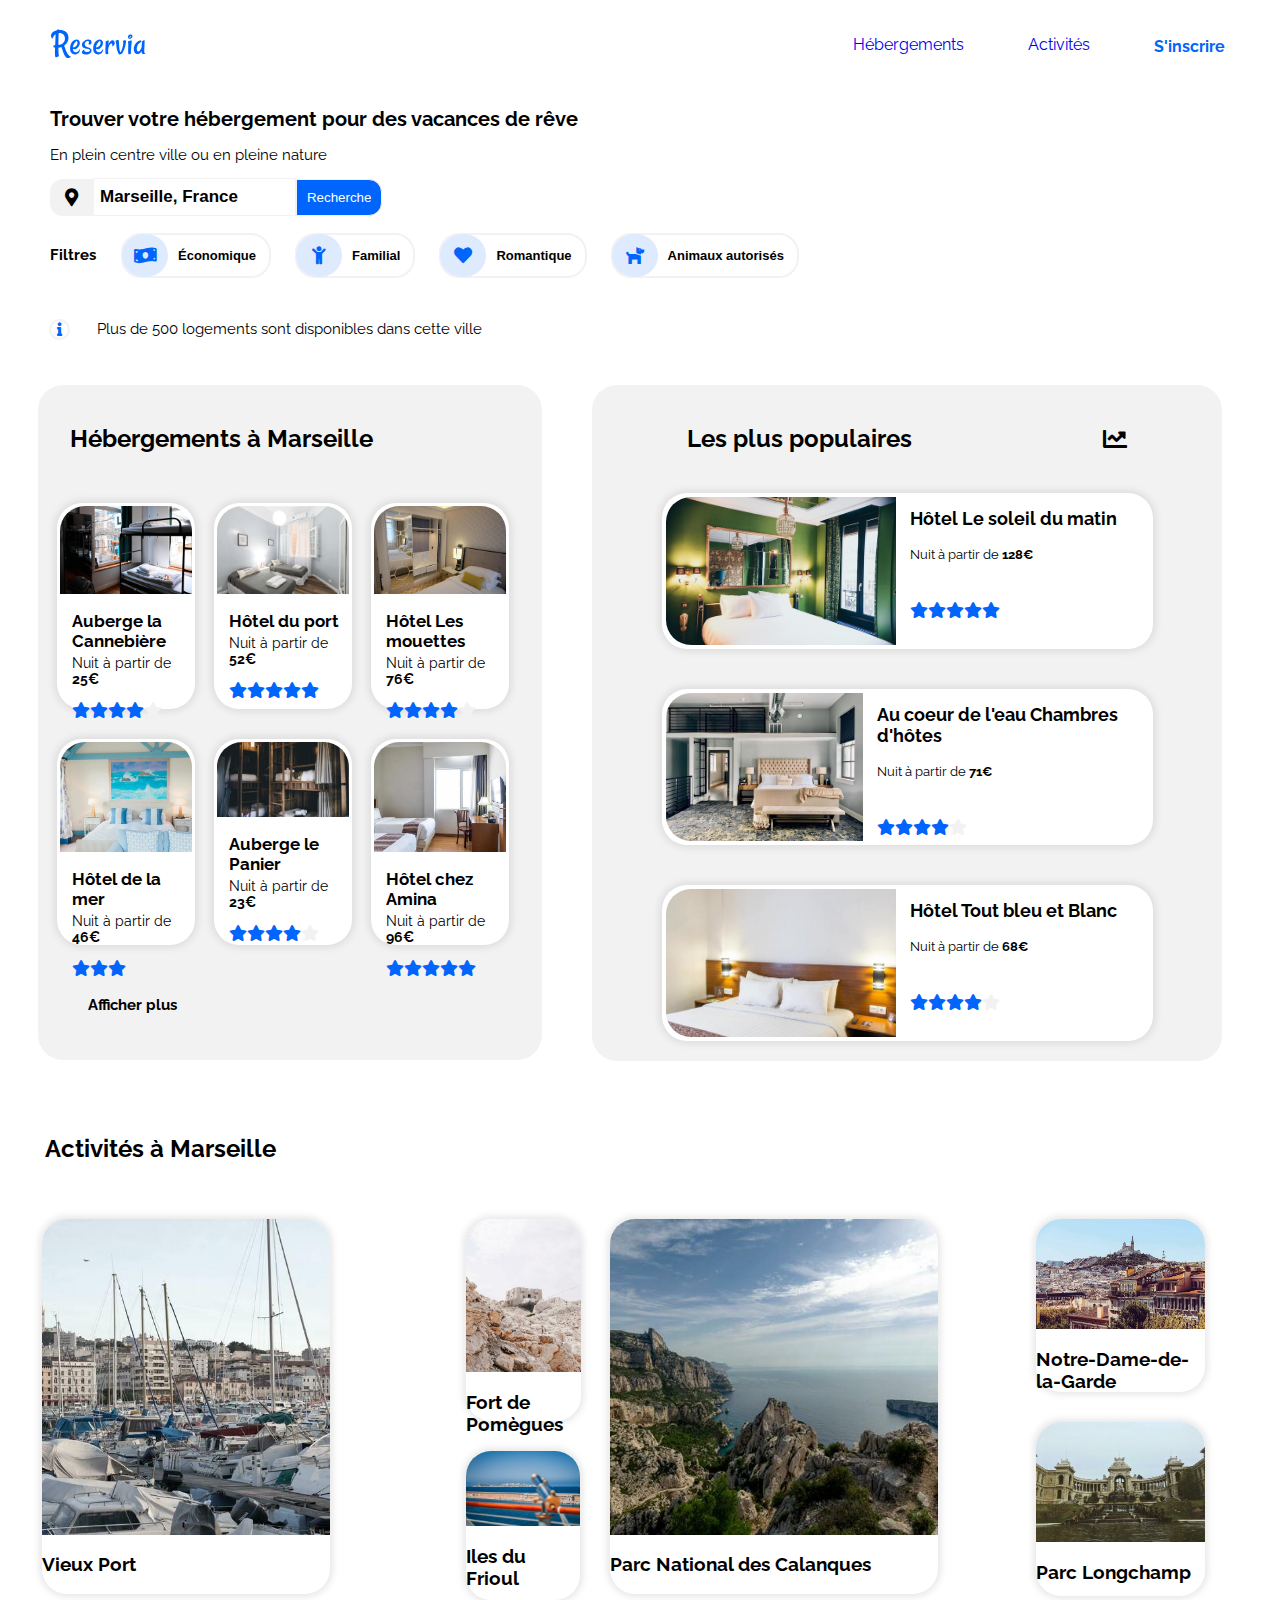
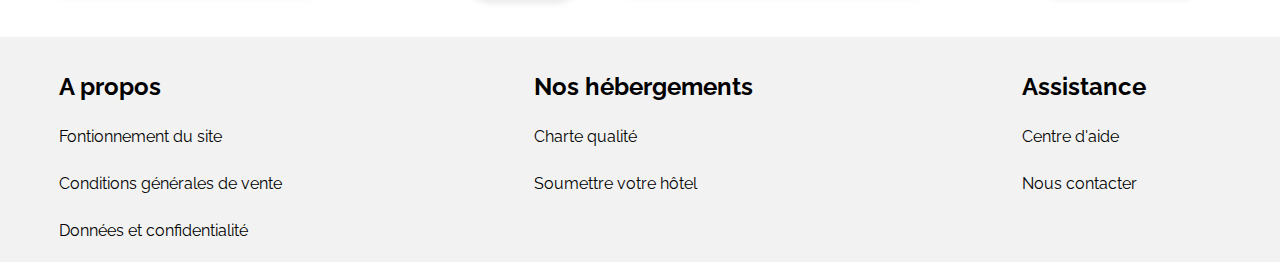
==== commit c781aaa9: "Modification div Recherche" ====
--- a/index.html
+++ b/index.html
@@ -36,7 +36,7 @@
 
             <div id="Recherche">
                 <button class="Localisation"><i class="fas fa-map-marker-alt fa-lg"></i></button>
-                <button class="lieu"><b>Marseille,France</b></button>
+                <button class="lieu"><b>Marseille, France</b></button>
                 <button class="Search">Recherche</button>
                 <button class="Search2"><i class="fas fa-search search-icons fa-lg"></i></button>
             </div>
@@ -46,30 +46,30 @@
             <div class="container-filtre">
                 <button class="Filtre" id="Economique">
                     <b>Économique </b>
-                    <div class="Icon">
+                    <span class="Icon">
                         <i class="fas fa-money-bill-wave"></i>
-                    </div>
+                    </span>
                 </button>
 
                 <button class="Filtre" id="Familial">
                     <b>Familial</b>
-                    <div class="Icon">
+                    <span class="Icon">
                         <i class="fas fa-child"></i>
-                    </div>
+                    </span>
                 </button>
 
                 <button class="Filtre" id="Romantique">
                     <b>Romantique</b>
-                    <div class="Icon">
+                    <span class="Icon">
                         <i class="fas fa-heart"></i>
-                    </div>
+                    </span>
                 </button>
 
                 <button class="Filtre" id="Animaux">
                     <b>Animaux autorisés</b>
-                    <div class="Icon">
+                    <span class="Icon">
                         <i class="fas fa-dog"></i>
-                    </div>
+                    </span>
                 </button>
             </div>
         </div>
--- a/style.css
+++ b/style.css
@@ -96,7 +96,6 @@
 .lieu {
     background-color: white;
     position: relative;
-    width: 179px;
     height: 38px;
     display: inline-block;
     margin: -4px;
@@ -165,8 +164,8 @@
     color: #0065fc;
     display: inline-block;
     margin: 25px 23px 30px -1px;
-    border-radius: 10px;
-    border: 1px solid #deebff;
+    border: 2px solid #f2f2f2;
+    border-radius: 20px;
 }
 
 #Hebergements {
--- a/mediaqueries.css
+++ b/mediaqueries.css
@@ -1,3 +1,161 @@
+/*Tablette*/
+
+@media only screen and (min-device-width: 668px) and (max-device-width: 1024px) {
+    .lieu {
+        width: auto;
+    } 
+    .Filtre {
+        margin-top: 18px;
+        margin-left: 8%;
+        margin-right: auto;
+    }
+    .Info {
+        margin: 9px 12px 3px 0;
+        font-size: initial;
+    }
+    #Hebergements {
+        display: flex;
+        flex-direction: column-reverse;
+    }
+    .Marseille {
+        margin: 50px 0 0px 50px;
+    }
+    .contain {
+        display: flex;
+        flex-wrap: wrap;
+        justify-content: space-evenly;
+        margin-right: 14px;
+    }
+    .titre2 h2 {
+        margin-right: 25px;
+    }
+    .contain2 {
+        margin-left: 15px;
+        margin-right: 15px;
+    }
+    .bloc2 {
+        width: 100%;
+        height: 12em;
+        margin: 20px auto;
+    }
+    .bloc2 img {
+        width: 9em;
+        height: 11em;
+        margin: 8px;
+    }
+    .pop_contain2 p {
+        font-size: 13px;
+        margin: -3px 0 66px 0;
+    }
+    .Marseille {
+        background-color: #fff;
+        margin: 0 9px;
+    }
+    .titre1 {
+        padding: 15px 0 0 7px;
+    }
+    .contain {
+        margin-left: 15px;
+        margin-right: 15px;
+    }
+    .bloc {
+        width: 45%;
+        height: 14em;
+    }
+    .bloc img {
+        height: 7em;
+    }
+    .text p {
+        margin-left: 0;
+        margin-top: 0;
+    }
+    .afficher {
+        margin-top: 57px;
+        padding-bottom: 0;
+    }
+    .Activites {
+        margin-bottom: 50px;
+    }
+    .titre3 {
+        margin-top: -9px -20px 0 15px;
+    }
+    .contain3 {
+        display: flex;
+        flex-direction: column;
+        height: auto;
+        margin-left: 25px;
+        margin-right: 25px;
+    }
+    #bloc3_1 {
+        width: auto;
+        height: 14em;
+    }
+    #bloc3_1 img {
+        height: 10em;
+    }
+    #bloc3_2 {
+        width: auto;
+        height: 14em;
+    }
+    #bloc3_2 img {
+        height: 10em;
+    }
+    #bloc3_3 {
+        width: auto;
+        height: 14em;
+    }
+    #bloc3_3 img {
+        height: 10em;
+    }
+    #bloc3_4 {
+        width: auto;
+        height: 14em;
+    }
+    #bloc3_4 img {
+        height: 10em;
+    }
+    #bloc3_5 {
+        width: auto;
+        height: 14em;
+    }
+    #bloc3_5 img {
+        height: 10em;
+    }
+    #bloc3_6 {
+        width: auto;
+        height: 14em;
+    }
+    #bloc3_6 img {
+        height: 10em;
+    }
+    .contain3 h3 {
+        margin-left: 20px;
+    }
+    .footer {
+        background-color: #f2f2f2;
+        flex-direction: column;
+    }
+    .A_propos {
+        margin-left: 49px;
+    }
+    .Nos_hebergements {
+        margin-left: 49px;
+    }
+    .footer {
+        background-color: #f2f2f2;
+        flex-direction: column;
+    }
+    .A_propos {
+        margin-left: 49px;
+    }
+    .Nos_hebergements {
+        margin-left: 49px;
+    }
+    .Assistance {
+        margin-left: 49px;
+    }
+}
+
 /*Iphone*/
 
 @media screen and (max-device-width: 667px) {
@@ -23,8 +181,7 @@
         color: #0065fc;
     }
     nav li a {
-        padding: 0;
-        margin: 27px 47px 0 20px;
+        padding: 10px 4px 0 40px;;
     }
     nav li a:hover {
         border-top: none;
@@ -32,7 +189,7 @@
     .inscrire {
         align-self: flex-end;
         font-size: medium;
-        margin: 35px 72px 15px 36px;
+        margin: 35px 40px 15px 36px;
     }
     .main h1 {
         margin-left: 25px;
@@ -57,6 +214,9 @@
         background-color: #0065fc;
         color: white;
         padding: 20px;
+        margin-left: -15px;
+        position: relative;
+        z-index: 9;
         display: inline-block;
         border: 1.5px solid #f2f2f2;
         border-radius: 17px;
@@ -66,7 +226,7 @@
     }
     .lieu {
         height: 56px;
-        margin: -7px;
+        margin: -9px -6px 0 -9px;
         padding-right: 25px;
         font-size: 17px;
     }
@@ -84,7 +244,6 @@
     #Hebergements {
         display: flex;
         flex-direction: column-reverse;
-        align-items: normal;
     }
     .Populaires {
         margin: auto;
@@ -209,14 +368,4 @@
     .Assistance {
         margin-left: 49px;
     }
-}
-
-/*Tablette*/
-
-@media only screen and (min-device-width: 668px) and (max-device-width: 1024px) {
-    #Hebergements {
-        display: flex;
-        flex-direction: column-reverse;
-        align-items: normal;
-    }
 }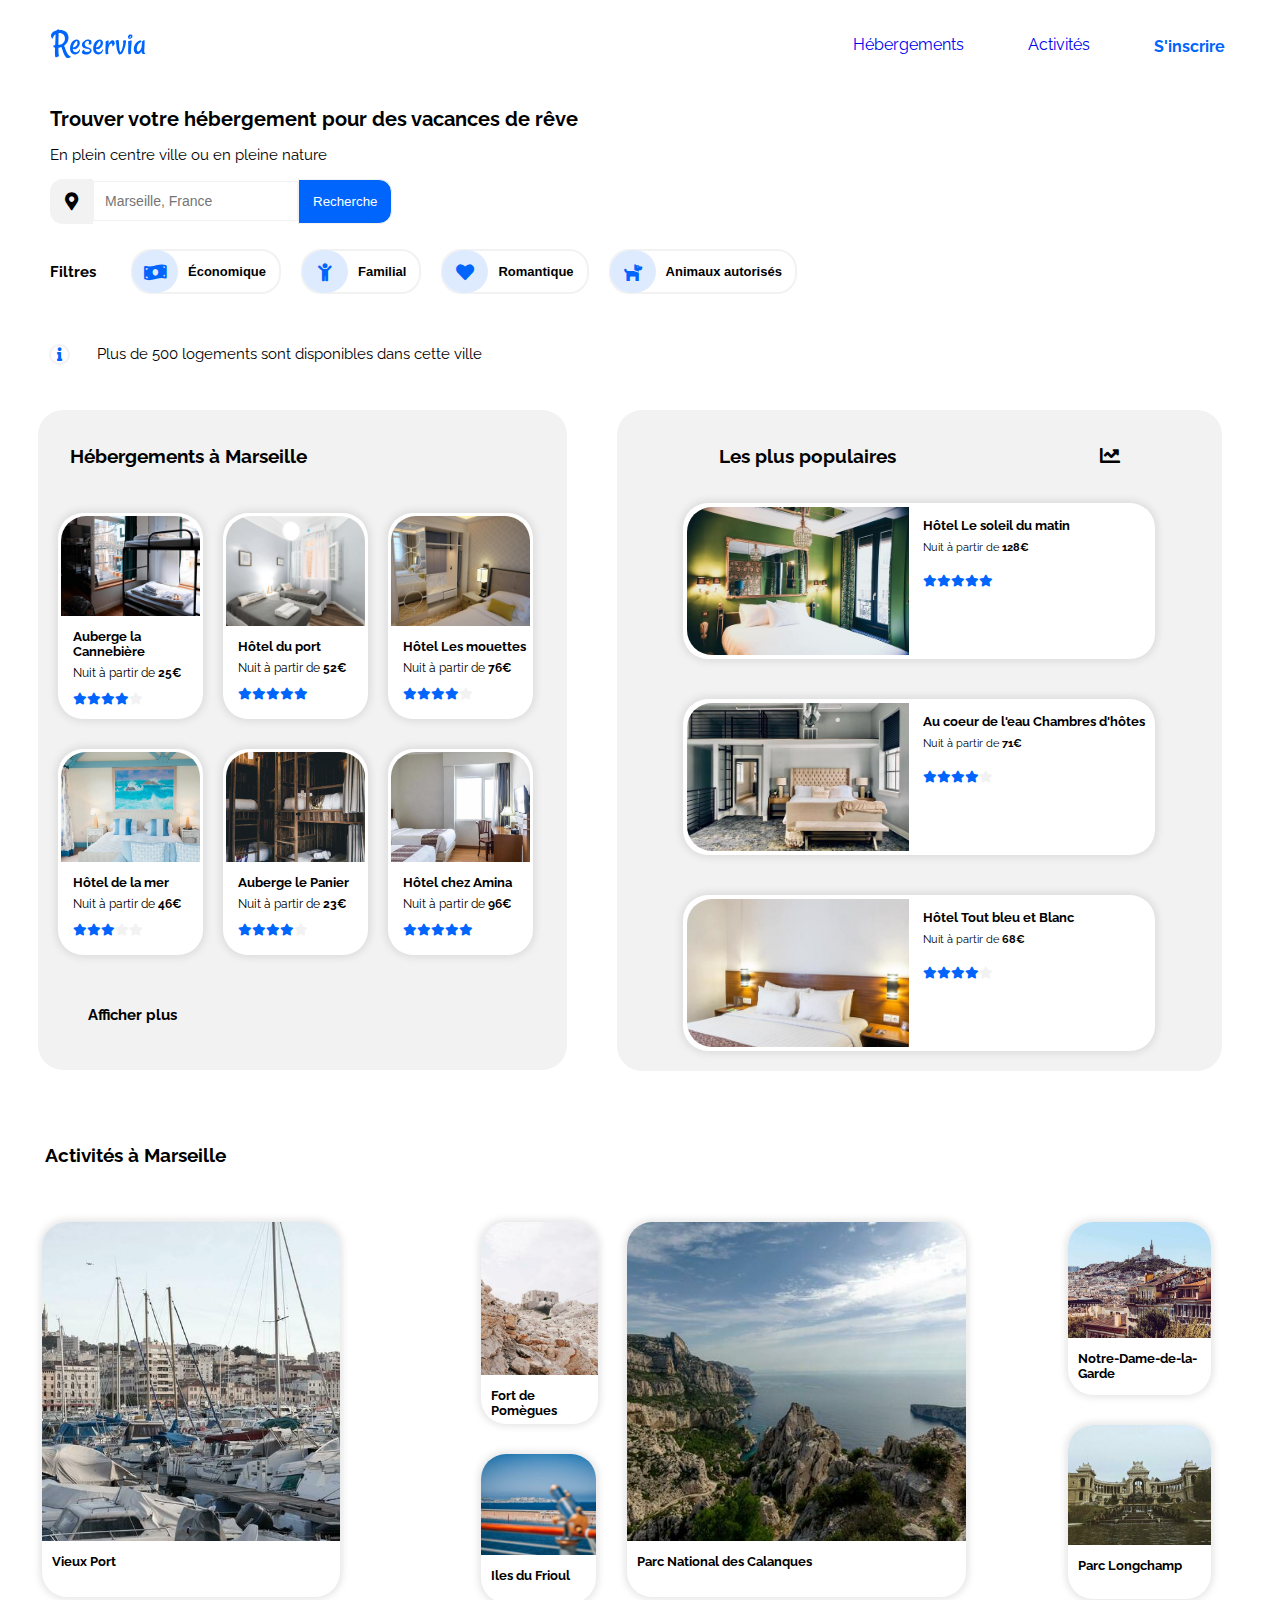
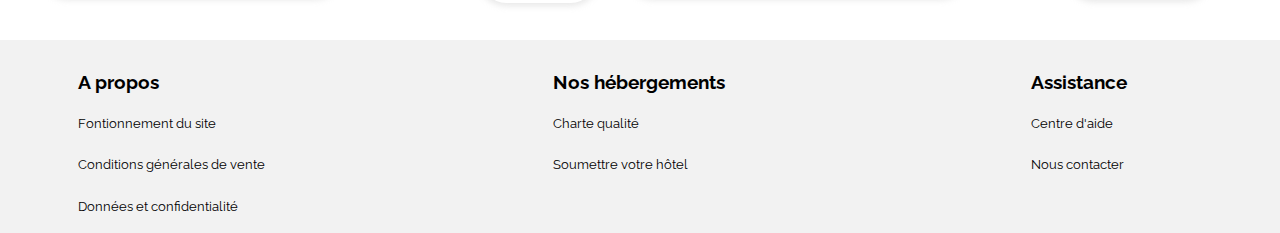
==== commit 9f71ba8f: "Modifications div Contain2 et mediaqueries" ====
--- a/index.html
+++ b/index.html
@@ -2,10 +2,10 @@
 <html lang="fr">
 
 <head>
-    <meta charset="utf-8" />
-    <meta name="viewport" content="width=device-width, initial-scale=1.0" />
-    <link rel="stylesheet" href="style.css" />
-    <link rel="stylesheet" href="mediaqueries.css" />
+    <meta charset="UTF-8" />
+    <meta name="viewport" content="width=device-width, initial-scale=1.0">
+    <link rel="stylesheet" href="style.css" type="text/css"/>
+    <link rel="stylesheet" href="mediaqueries.css" type="text/css"/>
     <link href="fontawesome/css/all.css" rel="stylesheet">
     <link rel="preconnect" href="https://fonts.gstatic.com">
     <link href="https://fonts.googleapis.com/css2?family=Raleway:wght@400;700&display=swap" rel="stylesheet">
@@ -36,7 +36,7 @@
 
             <div id="Recherche">
                 <button class="Localisation"><i class="fas fa-map-marker-alt fa-lg"></i></button>
-                <button class="lieu"><b>Marseille, France</b></button>
+                <input class="lieu" placeholder="Marseille, France">
                 <button class="Search">Recherche</button>
                 <button class="Search2"><i class="fas fa-search search-icons fa-lg"></i></button>
             </div>
--- a/style.css
+++ b/style.css
@@ -32,7 +32,7 @@
     align-items: center;
 }
 
-nav ul{
+nav ul {
     display: contents;
 }
 
@@ -80,14 +80,14 @@
 
 #Recherche {
     font-size: 14px;
-    margin-left: 50px
+    margin-left: 50px;
 }
 
 .Localisation {
     background-color: #f2f2f2;
     border: none;
     color: black;
-    padding: 11px 15px;
+    padding: 15px;
     display: inline-block;
     border-top-left-radius: 13px;
     border-bottom-left-radius: 13px;
@@ -96,22 +96,20 @@
 .lieu {
     background-color: white;
     position: relative;
-    height: 38px;
-    display: inline-block;
     margin: -4px;
     border: 1.5px solid #f2f2f2;
-    font-size: 17px;
-    padding-right: 57px;
+    font-size: 14px;
+    padding: 11px;
 }
 
 .Search {
     background-color: #0065fc;
     color: white;
-    padding: 10px 10px;
-    display: inline-block;
+    padding: 14px;
     border: 1.5px solid #f2f2f2;
     border-top-right-radius: 13px;
     border-bottom-right-radius: 13px;
+    cursor: pointer;
 }
 
 .Search2 {
@@ -130,18 +128,26 @@
     margin-right: 25px;
 }
 
+.container-filtre {
+    display: flex;
+    flex-wrap: wrap;
+}
+
 .Filtre {
     background-color: white;
     color: black;
     padding: 13px 13px;
-    text-decoration: black;
-    display: inline-block;
     padding-left: 55px;
     border: 2px solid #f2f2f2;
     border-radius: 20px;
     position: relative;
-    margin-right: 20px;
+    margin: 10px;
     font-size: 13px;
+    cursor: pointer;
+}
+
+.Filtre:hover {
+    background-color: #0065FC;
 }
 
 .Icon {
@@ -183,6 +189,10 @@
     padding: 19px 0 0 32px;
 }
 
+.titre1 h2 {
+    font-size: larger;
+}
+
 .contain {
     display: flex;
     flex-wrap: wrap;
@@ -219,11 +229,11 @@
 }
 
 .text h3 {
-    font-size: 17px;
+    font-size: 15px;
 }
 
 .text p {
-    font-size: 14px;
+    font-size: 11px;
     margin-top: -13px;
     margin-left: 0px;
 }
@@ -231,7 +241,7 @@
 .star {
     margin-bottom: 10px;
     margin-left: 12px;
-    font-size: 16px;
+    font-size: 12px;
 }
 
 h3 {
@@ -270,17 +280,26 @@
     padding-top: 19px;
 }
 
+.titre2 h2 {
+    font-size: larger;
+}
+
 .titre2 i {
-    font-size: 24px;
+    font-size: 20px;
 }
 
 .contain2 {
     display: flex;
-    flex-direction: column;
+    /*flex-direction: column;*/
     justify-content: center;
-    flex-flow: wrap;
-}
-
+    flex-direction: row;
+    flex-wrap: wrap;
+}
+@-moz-document url-prefix() {
+    .contain2 {
+    flex-direction: column;
+    }
+  }
 .bloc2 {
     border-radius: 25px;
     box-shadow: 0 0 6px 3px #b1b1b14b;
@@ -301,26 +320,29 @@
 }
 
 .pop_contain2 {
-    display: column;
     margin: 10px
 }
 
 .pop_contain2 h3 {
-    font-size: 18px;
+    font-size: 15px;
     margin-top: 5px;
 }
 
 .pop_contain2 p {
-    font-size: 13px;
-    margin: 5px 0 40px 0;
+    font-size: 11px;
+    margin: -8px 0 25px 0;
 }
 
 .star2 {
-    display: flex;
+    font-size: 12px;
 }
 
 .titre3 {
     margin: 4vw 2.2vw 2vw 3.5vw;
+}
+
+.titre3 h2 {
+    font-size: larger;
 }
 
 .contain3 {
@@ -330,6 +352,11 @@
     height: 31.5vw;
 }
 
+.contain3 h3 {
+    font-size: 12px;
+    margin-left: 7px;
+}
+
 #bloc3_1 {
     border-radius: 25px;
     margin-top: 30px;
@@ -465,6 +492,7 @@
 .footer p {
     padding-top: 6px;
     padding-bottom: 6px;
+    font-size: smaller;
 }
 
 .footer a {
@@ -473,6 +501,7 @@
 
 .footer h2 {
     padding-top: 15px;
+    font-size: larger;
 }
 
 .A_propos {
--- a/mediaqueries.css
+++ b/mediaqueries.css
@@ -1,164 +1,6 @@
-/*Tablette*/
-
-@media only screen and (min-device-width: 668px) and (max-device-width: 1024px) {
-    .lieu {
-        width: auto;
-    } 
-    .Filtre {
-        margin-top: 18px;
-        margin-left: 8%;
-        margin-right: auto;
-    }
-    .Info {
-        margin: 9px 12px 3px 0;
-        font-size: initial;
-    }
-    #Hebergements {
-        display: flex;
-        flex-direction: column-reverse;
-    }
-    .Marseille {
-        margin: 50px 0 0px 50px;
-    }
-    .contain {
-        display: flex;
-        flex-wrap: wrap;
-        justify-content: space-evenly;
-        margin-right: 14px;
-    }
-    .titre2 h2 {
-        margin-right: 25px;
-    }
-    .contain2 {
-        margin-left: 15px;
-        margin-right: 15px;
-    }
-    .bloc2 {
-        width: 100%;
-        height: 12em;
-        margin: 20px auto;
-    }
-    .bloc2 img {
-        width: 9em;
-        height: 11em;
-        margin: 8px;
-    }
-    .pop_contain2 p {
-        font-size: 13px;
-        margin: -3px 0 66px 0;
-    }
-    .Marseille {
-        background-color: #fff;
-        margin: 0 9px;
-    }
-    .titre1 {
-        padding: 15px 0 0 7px;
-    }
-    .contain {
-        margin-left: 15px;
-        margin-right: 15px;
-    }
-    .bloc {
-        width: 45%;
-        height: 14em;
-    }
-    .bloc img {
-        height: 7em;
-    }
-    .text p {
-        margin-left: 0;
-        margin-top: 0;
-    }
-    .afficher {
-        margin-top: 57px;
-        padding-bottom: 0;
-    }
-    .Activites {
-        margin-bottom: 50px;
-    }
-    .titre3 {
-        margin-top: -9px -20px 0 15px;
-    }
-    .contain3 {
-        display: flex;
-        flex-direction: column;
-        height: auto;
-        margin-left: 25px;
-        margin-right: 25px;
-    }
-    #bloc3_1 {
-        width: auto;
-        height: 14em;
-    }
-    #bloc3_1 img {
-        height: 10em;
-    }
-    #bloc3_2 {
-        width: auto;
-        height: 14em;
-    }
-    #bloc3_2 img {
-        height: 10em;
-    }
-    #bloc3_3 {
-        width: auto;
-        height: 14em;
-    }
-    #bloc3_3 img {
-        height: 10em;
-    }
-    #bloc3_4 {
-        width: auto;
-        height: 14em;
-    }
-    #bloc3_4 img {
-        height: 10em;
-    }
-    #bloc3_5 {
-        width: auto;
-        height: 14em;
-    }
-    #bloc3_5 img {
-        height: 10em;
-    }
-    #bloc3_6 {
-        width: auto;
-        height: 14em;
-    }
-    #bloc3_6 img {
-        height: 10em;
-    }
-    .contain3 h3 {
-        margin-left: 20px;
-    }
-    .footer {
-        background-color: #f2f2f2;
-        flex-direction: column;
-    }
-    .A_propos {
-        margin-left: 49px;
-    }
-    .Nos_hebergements {
-        margin-left: 49px;
-    }
-    .footer {
-        background-color: #f2f2f2;
-        flex-direction: column;
-    }
-    .A_propos {
-        margin-left: 49px;
-    }
-    .Nos_hebergements {
-        margin-left: 49px;
-    }
-    .Assistance {
-        margin-left: 49px;
-    }
-}
-
-/*Iphone*/
-
-@media screen and (max-device-width: 667px) {
+/*autres medias*/
+
+@media screen and (min-width: 50px) and (max-width: 374px) {
     #logo {
         width: auto;
         margin: 21px 0 22px 25px;
@@ -180,9 +22,6 @@
         padding-bottom: 10px;
         color: #0065fc;
     }
-    nav li a {
-        padding: 10px 4px 0 40px;;
-    }
     nav li a:hover {
         border-top: none;
     }
@@ -193,13 +32,231 @@
     }
     .main h1 {
         margin-left: 25px;
-        font-size: x-large;
+        font-size: large;
     }
     .main p {
         margin-left: 25px;
     }
     #Recherche {
         font-size: xx-large;
+        margin-left: 25px;
+        margin-top: 25px;
+    }
+    .container {
+        display: inline-block;
+        margin-top: 15px;
+    }
+    .Search {
+        display: none;
+    }
+    .Search2 {
+        background-color: #0065fc;
+        color: white;
+        padding: 13px;
+        margin-left: -3em;
+        position: relative;
+        z-index: 9;
+        display: inline-block;
+        border: 1.5px solid #f2f2f2;
+        border-radius: 12px;
+    }
+    .Localisation {
+        padding: 12px;
+    }
+    .lieu {
+        margin: -9px -6px 0 -9px;
+        padding: 10px;
+    }
+    .container-filtre {
+        margin-left: -1%;
+    }
+    .Filtre {
+        margin-top: 18px;
+        margin-left: 26px;
+    }
+    .Info {
+        margin: 9px 12px 3px 0;
+        font-size: initial;
+    }
+    #Hebergements {
+        display: flex;
+        flex-direction: column-reverse;
+    }
+    .Populaires {
+        margin: auto;
+        border-radius: initial;
+    }
+    .titre2{
+        font-size: small;
+    }
+    .titre2 h2 {
+        margin-right: 25px;
+    }
+    .contain2 {
+        margin-left: 15px;
+        margin-right: 15px;
+    }
+    .bloc2 {
+        width: 100%;
+        height: 10em;
+        margin: 20px auto;
+    }
+    .bloc2 img {
+        width: 6em;
+        height: 9em;
+        margin: 8px;
+    }
+    .pop_contain2 h3{
+        font-size: 15px;
+    }
+    .pop_contain2 p {
+        font-size: 13px;
+        margin: -3px 0 20px 0;
+    }
+    .Marseille {
+        background-color: #fff;
+        margin: 0 9px;
+    }
+    .titre1 {
+        padding: 15px 0 0 7px;
+    }
+    .contain {
+        flex-direction: column;
+        margin-left: 15px;
+        margin-right: 15px;
+    }
+    .bloc {
+        width: auto;
+        height: 14em;
+    }
+    .bloc img {
+        height: 7em;
+    }
+    .text p {
+        margin-left: 0;
+        margin-top: 0;
+    }
+    .afficher {
+        margin-top: 57px;
+        padding-bottom: 0;
+    }
+    .Activites {
+        margin-bottom: 50px;
+    }
+    .titre3 {
+        margin-top: -9px -20px 0 15px;
+    }
+    .contain3 {
+        display: flex;
+        flex-direction: column;
+        height: auto;
+        margin-left: 25px;
+        margin-right: 25px;
+    }
+    #bloc3_1 {
+        width: auto;
+        height: 14em;
+    }
+    #bloc3_1 img {
+        height: 10em;
+    }
+    #bloc3_2 {
+        width: auto;
+        height: 14em;
+    }
+    #bloc3_2 img {
+        height: 10em;
+    }
+    #bloc3_3 {
+        width: auto;
+        height: 14em;
+    }
+    #bloc3_3 img {
+        height: 10em;
+    }
+    #bloc3_4 {
+        width: auto;
+        height: 14em;
+    }
+    #bloc3_4 img {
+        height: 10em;
+    }
+    #bloc3_5 {
+        width: auto;
+        height: 14em;
+    }
+    #bloc3_5 img {
+        height: 10em;
+    }
+    #bloc3_6 {
+        width: auto;
+        height: 14em;
+    }
+    #bloc3_6 img {
+        height: 10em;
+    }
+    .contain3 h3 {
+        margin-left: 20px;
+        font-size: 15px;
+    }
+    .footer {
+        background-color: #f2f2f2;
+        flex-direction: column;
+    }
+    .A_propos {
+        margin-left: 49px;
+    }
+    .Nos_hebergements {
+        margin-left: 49px;
+    }
+    .Assistance {
+        margin-left: 49px;
+    }
+}
+
+/*Iphone*/
+
+@media screen and (min-width: 375px) and (max-width: 667px) {
+    #logo {
+        width: auto;
+        margin: 21px 0 22px 25px;
+    }
+    .bar {
+        flex-direction: column-reverse;
+    }
+    nav {
+        position: relative;
+        right: 5em;
+    }
+    nav li {
+        margin: 0;
+        padding-bottom: 10px;
+        border-bottom: 2px #f2f2f2 solid;
+    }
+    nav li:hover {
+        border-bottom: 2px solid;
+        padding-bottom: 10px;
+        color: #0065fc;
+    }
+    nav li a {
+        padding: 10px;
+    }
+    nav li a:hover {
+        border-top: none;
+    }
+    .inscrire {
+        align-self: flex-end;
+        font-size: medium;
+        margin: 35px 40px 15px 36px;
+    }
+    .main h1 {
+        margin-left: 25px;
+        font-size: x-large;
+    }
+    .main p {
+        margin-left: 25px;
+    }
+    #Recherche {
         margin-left: 25px;
         margin-top: 25px;
     }
@@ -222,20 +279,18 @@
         border-radius: 17px;
     }
     .Localisation {
-        padding: 20px 20px;
+        padding: 20px;
     }
     .lieu {
-        height: 56px;
-        margin: -9px -6px 0 -9px;
-        padding-right: 25px;
-        font-size: 17px;
+        margin: -9px -6px 0 -4px;
+        padding: 16px;
     }
     .container-filtre {
         margin-left: -1%;
     }
     .Filtre {
         margin-top: 18px;
-        margin-left: 8%;
+        margin-left: 26px;
     }
     .Info {
         margin: 9px 12px 3px 0;
@@ -368,4 +423,187 @@
     .Assistance {
         margin-left: 49px;
     }
-}+}
+
+/*Tablette*/
+
+@media screen and (min-width: 668px) and (max-width: 1024px) {
+    .lieu {
+        width: auto;
+    }
+    .Filtre {
+        margin-top: 18px;
+        margin-left: 3em;
+    }
+    .Info {
+        margin: 9px 12px 3px 0;
+        font-size: initial;
+    }
+    #Hebergements {
+        display: flex;
+        flex-direction: column-reverse;
+    }
+    .Marseille {
+        margin: 50px 0 0px 50px;
+    }
+    .contain {
+        display: flex;
+        flex-wrap: wrap;
+        justify-content: space-evenly;
+        margin-right: 14px;
+    }
+    .titre2 h2 {
+        margin-right: 25px;
+    }
+    .contain2 {
+        margin-left: 15px;
+        margin-right: 15px;
+    }
+    .bloc2 {
+        width: 100%;
+        height: 12em;
+        margin: 20px auto;
+    }
+    .bloc2 img {
+        width: 9em;
+        height: 11em;
+        margin: 8px;
+    }
+    .pop_contain2 p {
+        font-size: 13px;
+        margin: -3px 0 66px 0;
+    }
+    .Marseille {
+        background-color: #fff;
+        margin: 0 9px;
+    }
+    .titre1 {
+        padding: 15px 0 0 7px;
+    }
+    .contain {
+        margin-left: 15px;
+        margin-right: 15px;
+    }
+    .bloc {
+        width: 45%;
+        height: 14em;
+    }
+    .bloc img {
+        height: 7em;
+    }
+    .text p {
+        margin-left: 0;
+        margin-top: 0;
+    }
+    .afficher {
+        margin-top: 57px;
+        padding-bottom: 0;
+    }
+    .Activites {
+        margin-bottom: 50px;
+    }
+    .titre3 {
+        margin-top: -9px -20px 0 15px;
+    }
+    .contain3 {
+        display: flex;
+        flex-direction: column;
+        height: auto;
+        margin-left: 25px;
+        margin-right: 25px;
+    }
+    #bloc3_1 {
+        width: auto;
+        height: 14em;
+    }
+    #bloc3_1 img {
+        height: 10em;
+    }
+    #bloc3_2 {
+        width: auto;
+        height: 14em;
+    }
+    #bloc3_2 img {
+        height: 10em;
+    }
+    #bloc3_3 {
+        width: auto;
+        height: 14em;
+    }
+    #bloc3_3 img {
+        height: 10em;
+    }
+    #bloc3_4 {
+        width: auto;
+        height: 14em;
+    }
+    #bloc3_4 img {
+        height: 10em;
+    }
+    #bloc3_5 {
+        width: auto;
+        height: 14em;
+    }
+    #bloc3_5 img {
+        height: 10em;
+    }
+    #bloc3_6 {
+        width: auto;
+        height: 14em;
+    }
+    #bloc3_6 img {
+        height: 10em;
+    }
+    .contain3 h3 {
+        margin-left: 20px;
+    }
+    .footer {
+        background-color: #f2f2f2;
+        flex-direction: column;
+    }
+    .A_propos {
+        margin-left: 49px;
+    }
+    .Nos_hebergements {
+        margin-left: 49px;
+    }
+    .footer {
+        background-color: #f2f2f2;
+        flex-direction: column;
+    }
+    .A_propos {
+        margin-left: 49px;
+    }
+    .Nos_hebergements {
+        margin-left: 49px;
+    }
+    .Assistance {
+        margin-left: 49px;
+    }
+}
+/*Autres media*/
+
+@media screen and (min-width: 1025px) and (max-width: 1439px) {
+    .text h3 {
+        font-size: 13px;
+    }
+    .text p {
+        font-size: 12px;
+        margin-top: -6px;
+    }
+    .pop_contain2 h3 {
+        font-size: 13px;
+    }
+    .pop_contain2 p {
+        margin: -5px 0 20px 0;
+    }
+    .contain3 h3 {
+        font-size: 13px;
+        margin-left: 10px;
+    }
+    .footer h2 {
+        font-size: larger;
+    }
+}
+
+
